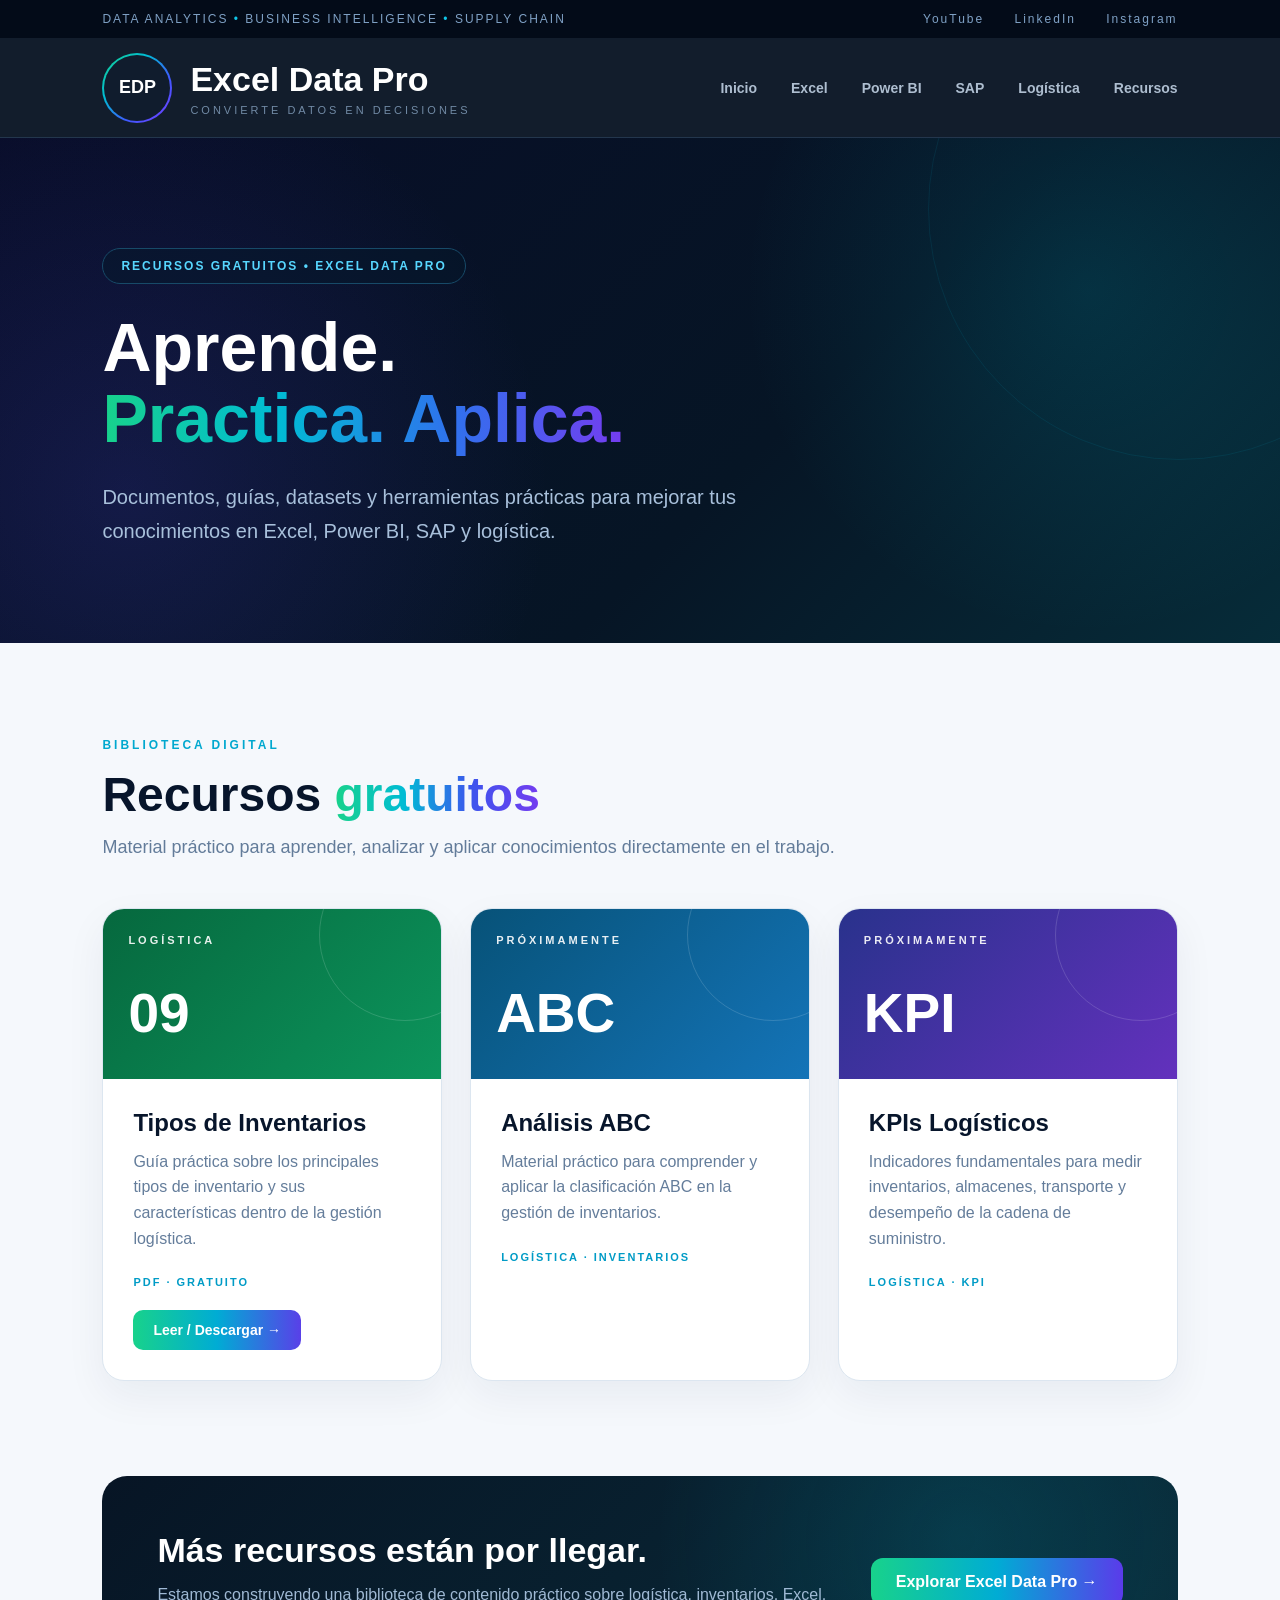
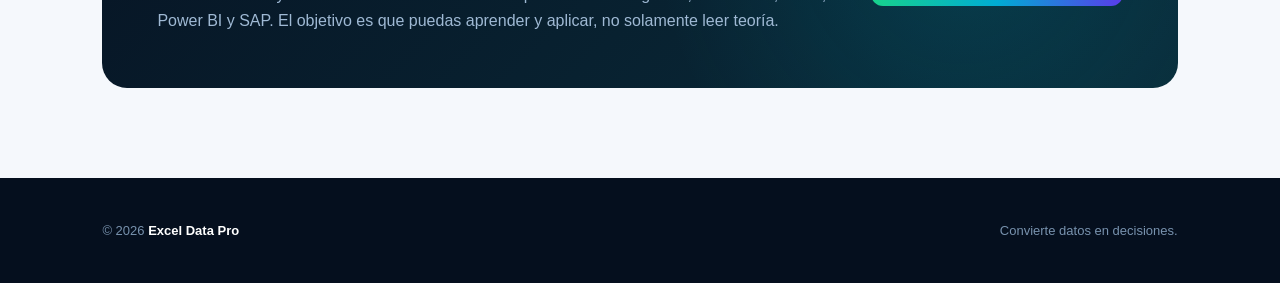
==== recursos.html @ 1cdc55dc "Update 'Inicio' link to external URL" ====
<!DOCTYPE html>
<html lang="es">
<head>
<meta charset="UTF-8">
<meta name="viewport" content="width=device-width, initial-scale=1.0">

<title>Recursos | Excel Data Pro</title>

<style>

*{
    margin:0;
    padding:0;
    box-sizing:border-box;
}

html{
    scroll-behavior:smooth;
}

body{
    font-family:Arial, Helvetica, sans-serif;
    background:#f5f8fc;
    color:#07152b;
}

/* =========================
   HEADER
========================= */

.topbar{
    background:#030b18;
    color:#7fa1c5;
    height:38px;
    display:flex;
    align-items:center;
    justify-content:space-between;
    padding:0 8%;
    font-size:12px;
    letter-spacing:2px;
}

.topbar span{
    color:#10c6e8;
}

.social a{
    color:#7fa1c5;
    text-decoration:none;
    margin-left:25px;
    transition:.3s;
}

.social a:hover{
    color:#18d28b;
}

/* =========================
   NAVBAR
========================= */

.navbar{
    height:100px;
    background:#121d2c;
    display:flex;
    align-items:center;
    justify-content:space-between;
    padding:0 8%;
    border-bottom:1px solid #23364d;
}

.brand{
    display:flex;
    align-items:center;
    gap:18px;
}

.logo{
    width:70px;
    height:70px;
    border-radius:50%;
    display:flex;
    align-items:center;
    justify-content:center;
    font-size:18px;
    font-weight:bold;
    color:white;
    border:2px solid transparent;
    background:
        linear-gradient(#101c2d,#101c2d) padding-box,
        linear-gradient(135deg,#18d28b,#00bcd4,#4058ff,#793cff) border-box;
}

.brand-name{
    color:white;
    font-size:34px;
    font-weight:800;
}

.brand-tag{
    color:#718aa5;
    font-size:11px;
    letter-spacing:3px;
    margin-top:5px;
}

.nav-links{
    display:flex;
    gap:34px;
}

.nav-links a{
    color:#aebed0;
    text-decoration:none;
    font-weight:bold;
    font-size:14px;
    transition:.3s;
}

.nav-links a:hover{
    color:#18d28b;
}

/* =========================
   HERO
========================= */

.hero{
    position:relative;
    padding:110px 8% 95px;
    background:
        radial-gradient(circle at 85% 30%,rgba(0,188,212,.14),transparent 30%),
        radial-gradient(circle at 10% 70%,rgba(78,70,220,.18),transparent 35%),
        linear-gradient(135deg,#080d28,#061525 60%,#062c39);
    color:white;
    overflow:hidden;
}

.hero:after{
    content:"";
    position:absolute;
    width:500px;
    height:500px;
    border:1px solid rgba(0,210,255,.08);
    border-radius:50%;
    right:-150px;
    top:-180px;
}

.hero-content{
    position:relative;
    z-index:2;
    max-width:1000px;
}

.badge{
    display:inline-block;
    padding:10px 18px;
    border:1px solid #174a68;
    border-radius:30px;
    color:#57d7ff;
    font-size:12px;
    font-weight:bold;
    letter-spacing:2px;
    margin-bottom:28px;
    background:rgba(5,25,43,.5);
}

.hero h1{
    font-size:68px;
    line-height:1.05;
    margin-bottom:25px;
}

.gradient-text{
    background:linear-gradient(90deg,#18d28b,#00bcd4,#2f72ed,#753cf0);
    -webkit-background-clip:text;
    -webkit-text-fill-color:transparent;
    background-clip:text;
}

.hero p{
    color:#a8c0db;
    font-size:20px;
    line-height:1.7;
    max-width:760px;
}

/* =========================
   SECTION
========================= */

.resources{
    padding:95px 8%;
}

.section-label{
    color:#00a8cf;
    font-size:12px;
    font-weight:bold;
    letter-spacing:3px;
    margin-bottom:15px;
}

.section-title{
    font-size:48px;
    margin-bottom:15px;
}

.section-title span{
    background:linear-gradient(90deg,#18d28b,#00bcd4,#3e55ed,#743cf0);
    -webkit-background-clip:text;
    -webkit-text-fill-color:transparent;
}

.section-description{
    color:#637c9a;
    font-size:18px;
    margin-bottom:50px;
}

/* =========================
   RESOURCE CARD
========================= */

.resource-grid{
    display:grid;
    grid-template-columns:repeat(3,1fr);
    gap:28px;
}

.card{
    background:white;
    border:1px solid #dce6f0;
    border-radius:22px;
    overflow:hidden;
    box-shadow:0 15px 40px rgba(12,35,60,.06);
    transition:.35s;
}

.card:hover{
    transform:translateY(-8px);
    box-shadow:0 25px 50px rgba(12,35,60,.13);
}

.card-top{
    height:170px;
    padding:25px;
    color:white;
    position:relative;
    overflow:hidden;
}

.card-top:after{
    content:"";
    position:absolute;
    width:170px;
    height:170px;
    border:1px solid rgba(255,255,255,.15);
    border-radius:50%;
    right:-50px;
    top:-60px;
}

.green{
    background:linear-gradient(135deg,#06683e,#0c955c);
}

.blue{
    background:linear-gradient(135deg,#075278,#1474b8);
}

.purple{
    background:linear-gradient(135deg,#29328c,#6331bd);
}

.card-category{
    font-size:11px;
    letter-spacing:3px;
    font-weight:bold;
    opacity:.9;
}

.card-number{
    font-size:55px;
    font-weight:900;
    margin-top:35px;
}

.card-body{
    padding:30px;
}

.card-body h3{
    font-size:24px;
    margin-bottom:12px;
}

.card-body p{
    color:#647d9b;
    line-height:1.6;
    min-height:70px;
}

.card-meta{
    margin-top:25px;
    color:#009bc6;
    font-size:11px;
    letter-spacing:2px;
    font-weight:bold;
}

.card-button{
    display:inline-block;
    margin-top:22px;
    padding:12px 20px;
    border-radius:10px;
    background:linear-gradient(90deg,#18d28b,#00acd4,#5940e8);
    color:white;
    text-decoration:none;
    font-weight:bold;
    font-size:14px;
    transition:.3s;
}

.card-button:hover{
    transform:translateY(-2px);
    box-shadow:0 8px 20px rgba(38,112,220,.25);
}

/* =========================
   INFO BANNER
========================= */

.info{
    margin:0 8% 90px;
    padding:55px;
    border-radius:25px;
    background:
        radial-gradient(circle at 80% 30%,rgba(0,188,212,.15),transparent 35%),
        linear-gradient(135deg,#071525,#092c3a);
    color:white;
    display:flex;
    justify-content:space-between;
    align-items:center;
    gap:40px;
}

.info h2{
    font-size:34px;
    margin-bottom:12px;
}

.info p{
    color:#9fb9d4;
    line-height:1.6;
    max-width:700px;
}

.info-button{
    white-space:nowrap;
    padding:15px 25px;
    border-radius:12px;
    background:linear-gradient(90deg,#18d28b,#00acd4,#5a3bea);
    color:white;
    text-decoration:none;
    font-weight:bold;
}

/* =========================
   FOOTER
========================= */

.footer{
    background:#050f1e;
    color:#7892ae;
    padding:45px 8%;
    display:flex;
    justify-content:space-between;
    font-size:13px;
}

.footer strong{
    color:white;
}

/* =========================
   RESPONSIVE
========================= */

@media(max-width:900px){

    .nav-links{
        display:none;
    }

    .hero h1{
        font-size:48px;
    }

    .resource-grid{
        grid-template-columns:1fr;
    }

    .info{
        flex-direction:column;
        align-items:flex-start;
    }

}

@media(max-width:600px){

    .topbar{
        padding:0 5%;
    }

    .social{
        display:none;
    }

    .navbar{
        padding:0 5%;
    }

    .brand-name{
        font-size:25px;
    }

    .logo{
        width:55px;
        height:55px;
    }

    .hero{
        padding:75px 5%;
    }

    .hero h1{
        font-size:42px;
    }

    .resources{
        padding:70px 5%;
    }

    .section-title{
        font-size:38px;
    }

    .info{
        margin:0 5% 70px;
        padding:35px;
    }

    .footer{
        padding:35px 5%;
        flex-direction:column;
        gap:15px;
    }

}

</style>
</head>

<body>

<!-- TOP BAR -->

<div class="topbar">

    <div>
        DATA ANALYTICS <span>•</span>
        BUSINESS INTELLIGENCE <span>•</span>
        SUPPLY CHAIN
    </div>

    <div class="social">
        <a href="https://www.youtube.com/@excel_data_pro" target="_blank">YouTube</a>
        <a href="https://www.linkedin.com/in/excel-data-pro-15ba54249" target="_blank">LinkedIn</a>
        <a href="https://www.instagram.com/excel_data_pro" target="_blank">Instagram</a>
    </div>

</div>


<!-- NAVBAR -->

<header class="navbar">

    <div class="brand">

        <div class="logo">EDP</div>

        <div>
            <div class="brand-name">Excel Data Pro</div>
            <div class="brand-tag">CONVIERTE DATOS EN DECISIONES</div>
        </div>

    </div>

    <nav class="nav-links">
        <a href="https://rg0202.github.io/Excel-Data-Pro/">Inicio</a>
        <a href="excel.html">Excel</a>
        <a href="power-bi.html">Power BI</a>
        <a href="sap.html">SAP</a>
        <a href="logistica.html">Logística</a>
        <a href="recursos.html">Recursos</a>
    </nav>

</header>


<!-- HERO -->

<section class="hero">

    <div class="hero-content">

        <div class="badge">
            RECURSOS GRATUITOS • EXCEL DATA PRO
        </div>

        <h1>
            Aprende.<br>
            <span class="gradient-text">Practica. Aplica.</span>
        </h1>

        <p>
            Documentos, guías, datasets y herramientas prácticas
            para mejorar tus conocimientos en Excel, Power BI,
            SAP y logística.
        </p>

    </div>

</section>


<!-- RESOURCES -->

<section class="resources">

    <div class="section-label">
        BIBLIOTECA DIGITAL
    </div>

    <h2 class="section-title">
        Recursos <span>gratuitos</span>
    </h2>

    <p class="section-description">
        Material práctico para aprender, analizar y aplicar conocimientos
        directamente en el trabajo.
    </p>


    <div class="resource-grid">


        <!-- RECURSO 1 -->

        <article class="card">

            <div class="card-top green">

                <div class="card-category">
                    LOGÍSTICA
                </div>

                <div class="card-number">
                    09
                </div>

            </div>

            <div class="card-body">

                <h3>
                    Tipos de Inventarios
                </h3>

                <p>
                    Guía práctica sobre los principales tipos de
                    inventario y sus características dentro de la
                    gestión logística.
                </p>

                <div class="card-meta">
                    PDF · GRATUITO
                </div>

                <a
                    href="RG-Tipos-Inventarios.pdf"
                    target="_blank"
                    class="card-button">
                    Leer / Descargar →
                </a>

            </div>

        </article>


        <!-- RECURSO 2 -->

        <article class="card">

            <div class="card-top blue">

                <div class="card-category">
                    PRÓXIMAMENTE
                </div>

                <div class="card-number">
                    ABC
                </div>

            </div>

            <div class="card-body">

                <h3>
                    Análisis ABC
                </h3>

                <p>
                    Material práctico para comprender y aplicar
                    la clasificación ABC en la gestión de inventarios.
                </p>

                <div class="card-meta">
                    LOGÍSTICA · INVENTARIOS
                </div>

            </div>

        </article>


        <!-- RECURSO 3 -->

        <article class="card">

            <div class="card-top purple">

                <div class="card-category">
                    PRÓXIMAMENTE
                </div>

                <div class="card-number">
                    KPI
                </div>

            </div>

            <div class="card-body">

                <h3>
                    KPIs Logísticos
                </h3>

                <p>
                    Indicadores fundamentales para medir inventarios,
                    almacenes, transporte y desempeño de la cadena
                    de suministro.
                </p>

                <div class="card-meta">
                    LOGÍSTICA · KPI
                </div>

            </div>

        </article>


    </div>

</section>


<!-- INFO -->

<section class="info">

    <div>

        <h2>
            Más recursos están por llegar.
        </h2>

        <p>
            Estamos construyendo una biblioteca de contenido práctico
            sobre logística, inventarios, Excel, Power BI y SAP.
            El objetivo es que puedas aprender y aplicar,
            no solamente leer teoría.
        </p>

    </div>

    <a
        href="index.html"
        class="info-button">
        Explorar Excel Data Pro →
    </a>

</section>


<!-- FOOTER -->

<footer class="footer">

    <div>
        © 2026 <strong>Excel Data Pro</strong>
    </div>

    <div>
        Convierte datos en decisiones.
    </div>

</footer>

</body>
</html>
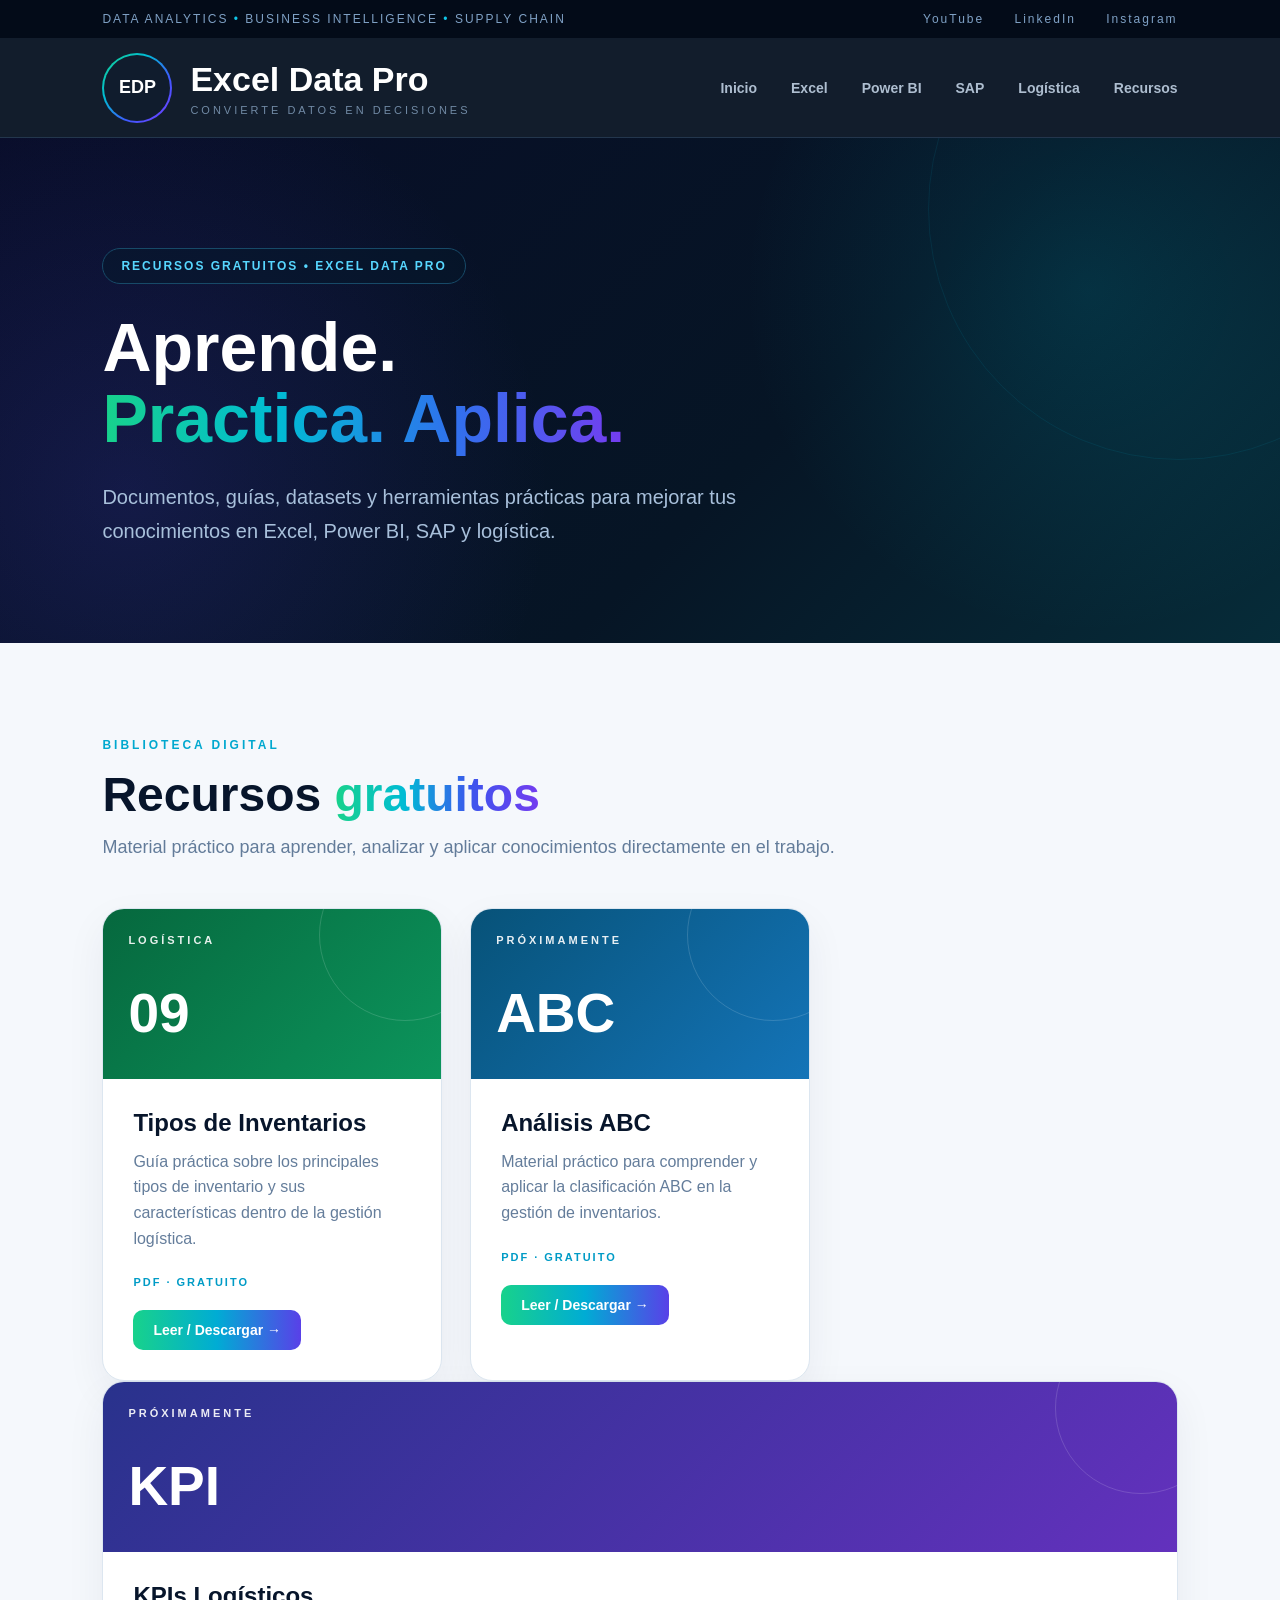
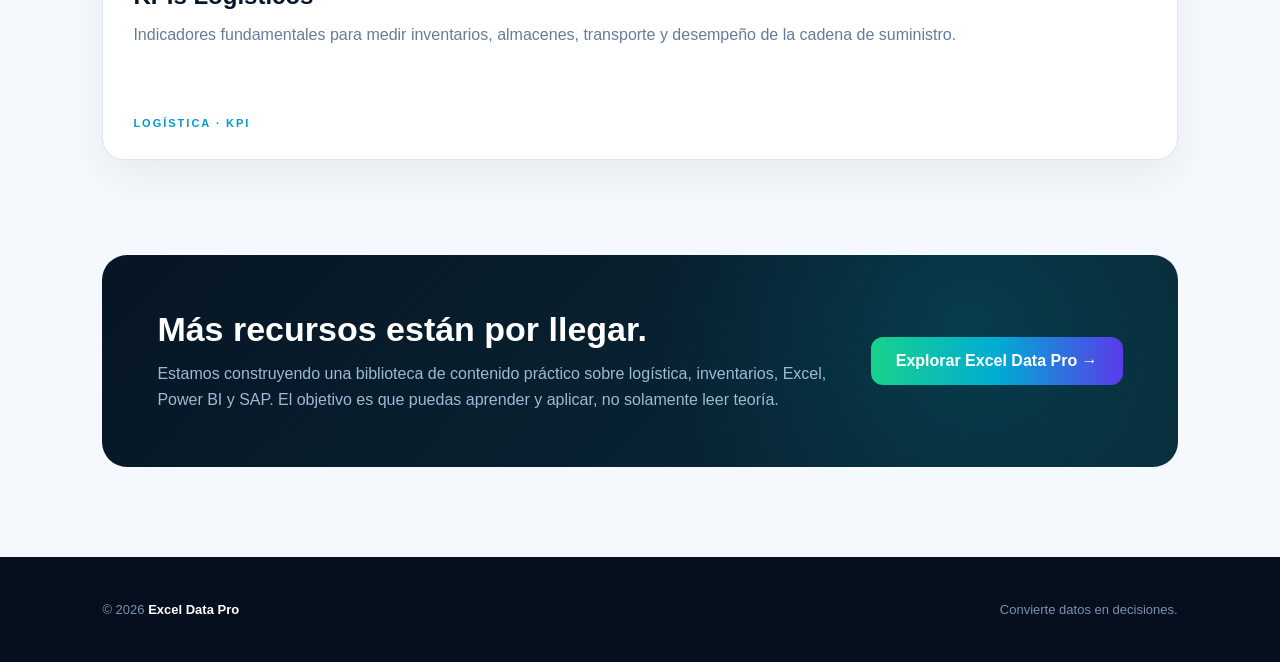
==== commit 6fa9c5c3: "Enhance card with PDF link and metadata Added a PDF download link and updated card meta information." ====
--- a/recursos.html
+++ b/recursos.html
@@ -464,7 +464,7 @@
 </style>
 </head>
 
-<body>
+<body id="top">
 
 <!-- TOP BAR -->
 
@@ -501,7 +501,7 @@
     </div>
 
     <nav class="nav-links">
-        <a href="https://rg0202.github.io/Excel-Data-Pro/">Inicio</a>
+        <a href="https://rg0202.github.io/Excel-Data-Pro/#top">Inicio</a>
         <a href="excel.html">Excel</a>
         <a href="power-bi.html">Power BI</a>
         <a href="sap.html">SAP</a>
@@ -630,8 +630,16 @@
                     la clasificación ABC en la gestión de inventarios.
                 </p>
 
-                <div class="card-meta">
-                    LOGÍSTICA · INVENTARIOS
+               <div class="card-meta">
+    PDF · GRATUITO
+</div>
+
+<a
+    href="Layout%20con%20Metodo-ABC-Inventarios.pdf"
+    target="_blank"
+    class="card-button">
+    Leer / Descargar →
+</a>
                 </div>
 
             </div>
@@ -723,5 +731,5 @@
 
 </footer>
 
-</body>
+<body id="top">
 </html>
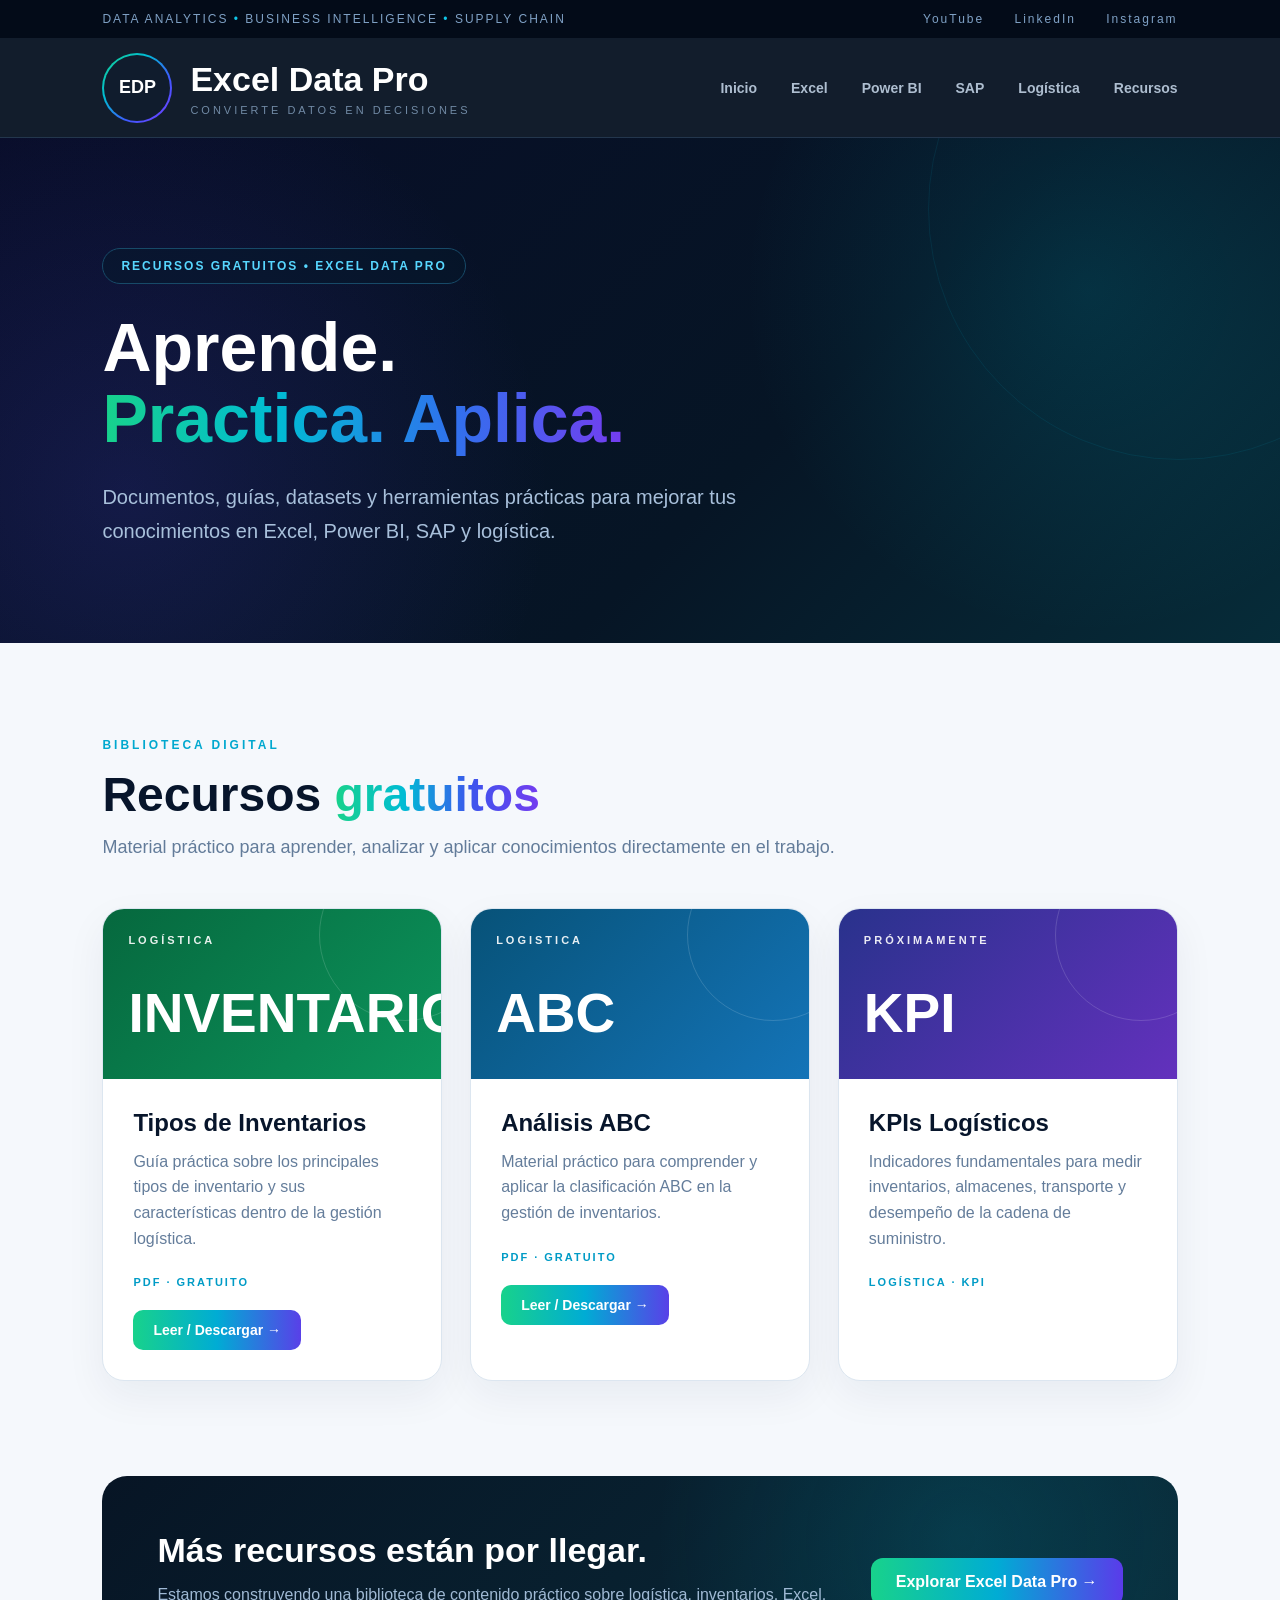
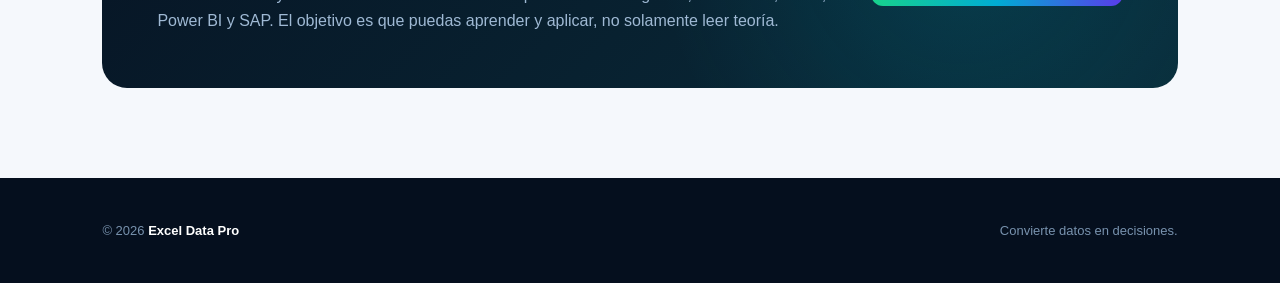
==== commit 8520d32c: "Update inventory and logistics labels in recursos.html" ====
--- a/recursos.html
+++ b/recursos.html
@@ -570,7 +570,7 @@
                 </div>
 
                 <div class="card-number">
-                    09
+                    INVENTARIO
                 </div>
 
             </div>
@@ -610,7 +610,7 @@
             <div class="card-top blue">
 
                 <div class="card-category">
-                    PRÓXIMAMENTE
+                    LOGISTICA
                 </div>
 
                 <div class="card-number">
@@ -630,17 +630,16 @@
                     la clasificación ABC en la gestión de inventarios.
                 </p>
 
-               <div class="card-meta">
-    PDF · GRATUITO
-</div>
-
-<a
-    href="Layout%20con%20Metodo-ABC-Inventarios.pdf"
-    target="_blank"
-    class="card-button">
-    Leer / Descargar →
-</a>
-                </div>
+                <div class="card-meta">
+                    PDF · GRATUITO
+                </div>
+
+                <a
+                    href="Layout con Metodo-ABC-Inventarioss.pdf"
+                    target="_blank"
+                    class="card-button">
+                    Leer / Descargar →
+                </a>
 
             </div>
 
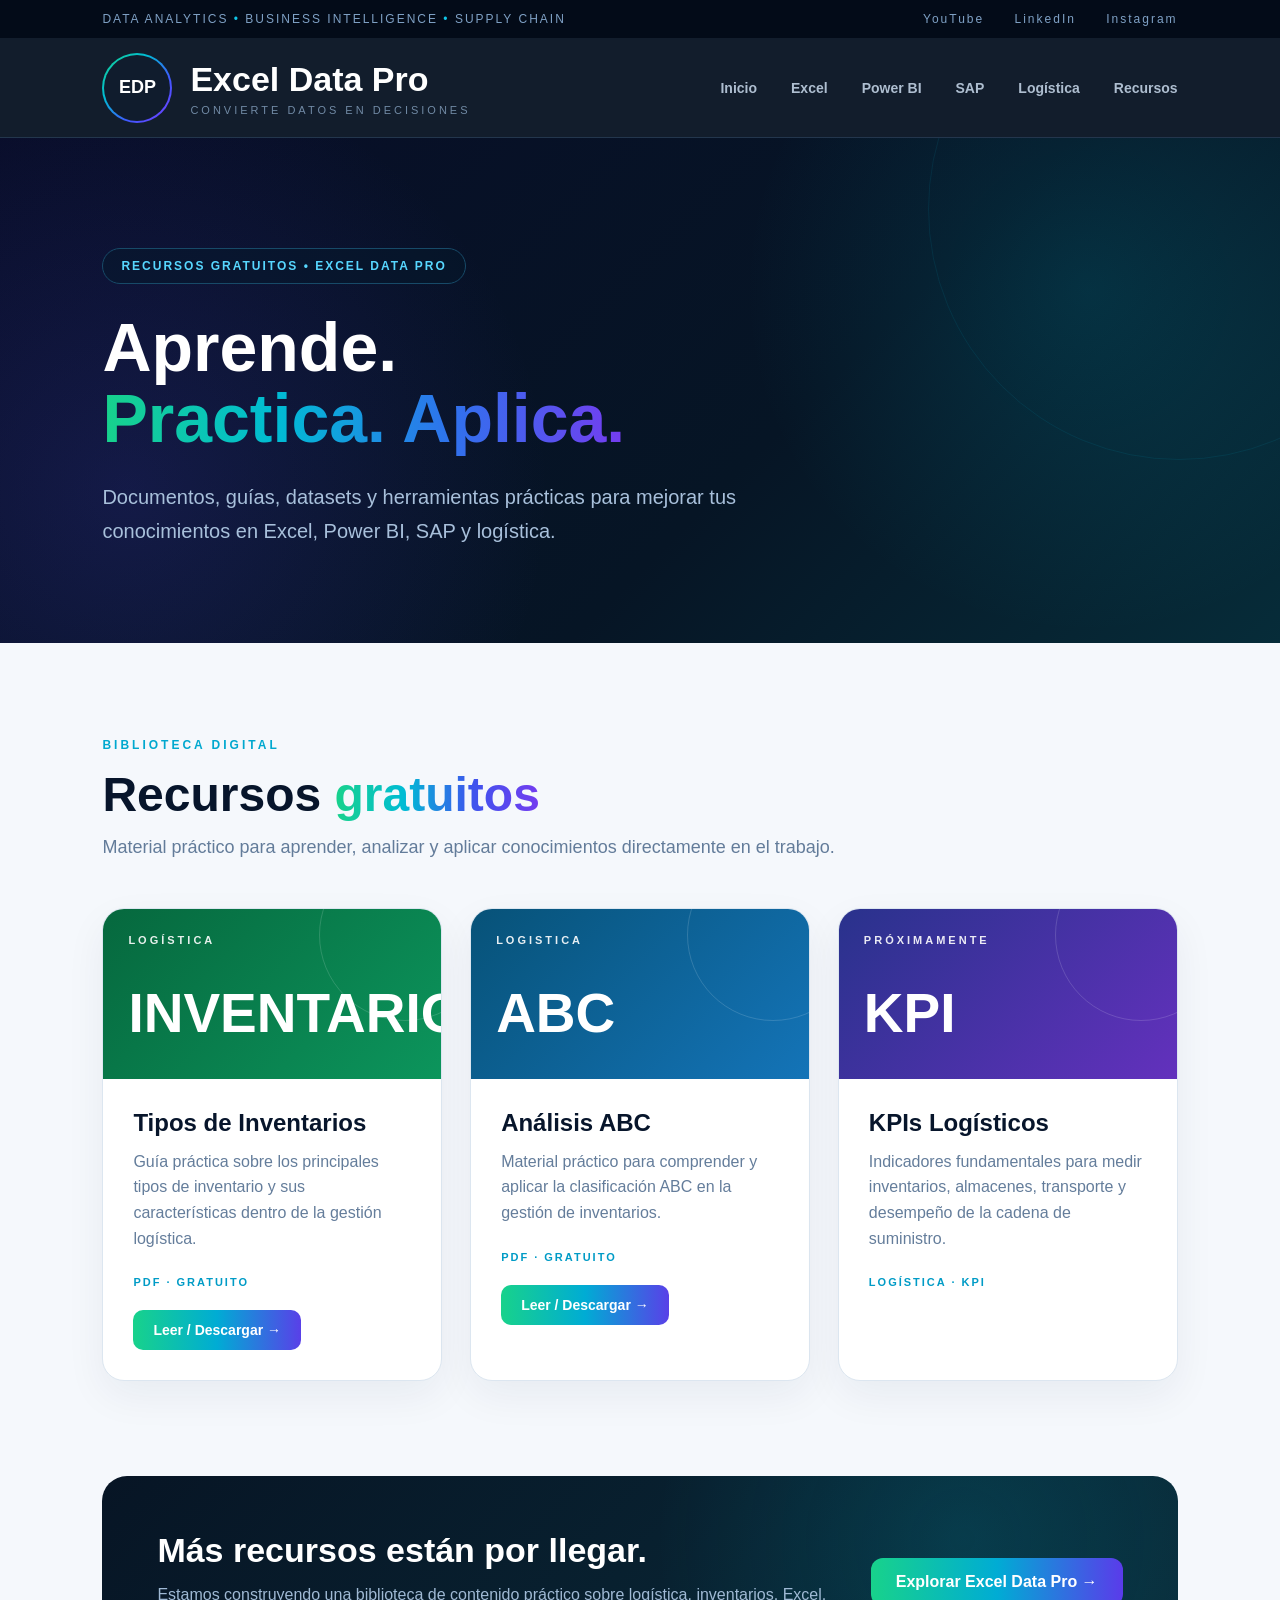
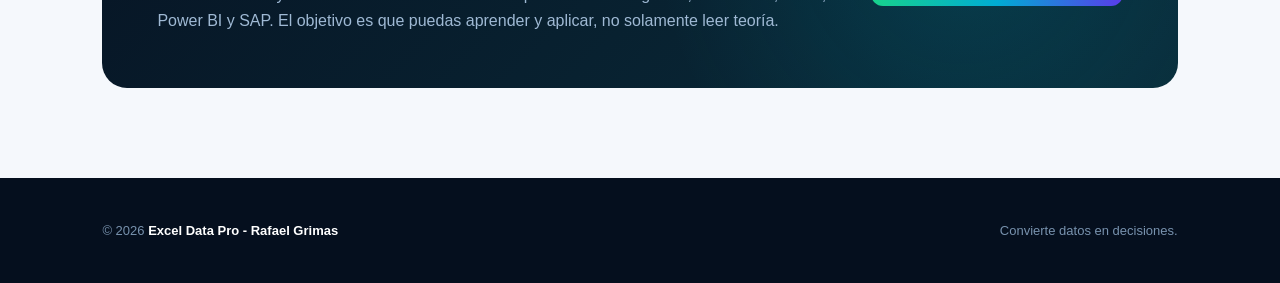
==== commit 8d8a972a: "Update comments and footer text in recursos.html" ====
--- a/recursos.html
+++ b/recursos.html
@@ -538,7 +538,7 @@
 </section>
 
 
-<!-- RESOURCES -->
+<!-- RECURSOS -->
 
 <section class="resources">
 
@@ -721,7 +721,7 @@
 <footer class="footer">
 
     <div>
-        © 2026 <strong>Excel Data Pro</strong>
+        © 2026 <strong>Excel Data Pro - Rafael Grimas</strong>
     </div>
 
     <div>
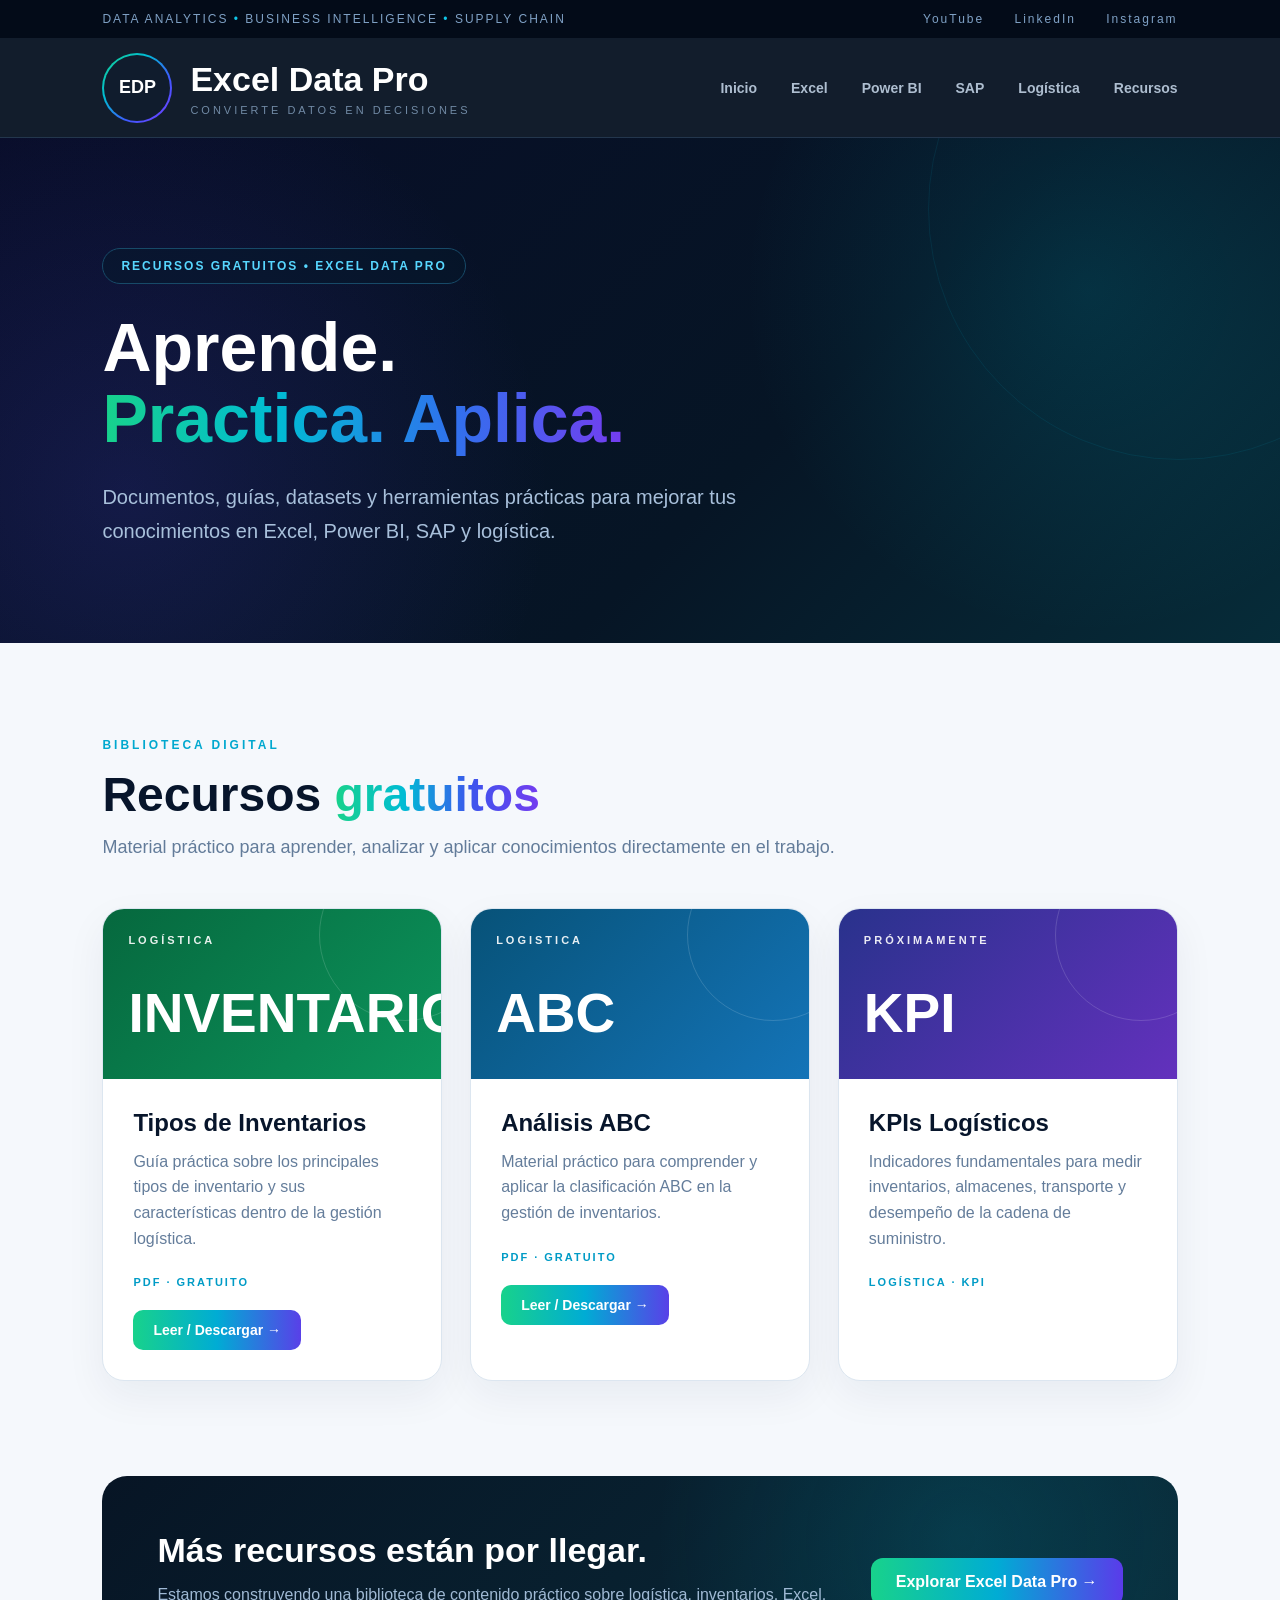
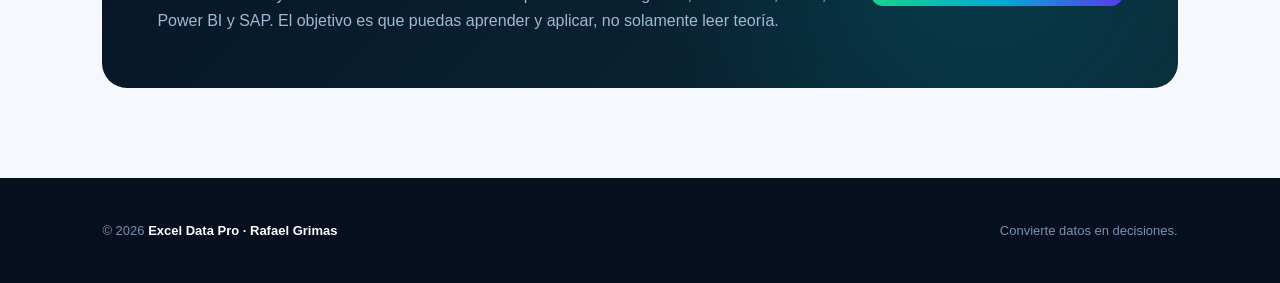
==== commit 95b0cd4b: "Update footer text formatting in recursos.html" ====
--- a/recursos.html
+++ b/recursos.html
@@ -721,7 +721,7 @@
 <footer class="footer">
 
     <div>
-        © 2026 <strong>Excel Data Pro - Rafael Grimas</strong>
+        © 2026 <strong>Excel Data Pro · Rafael Grimas</strong>
     </div>
 
     <div>
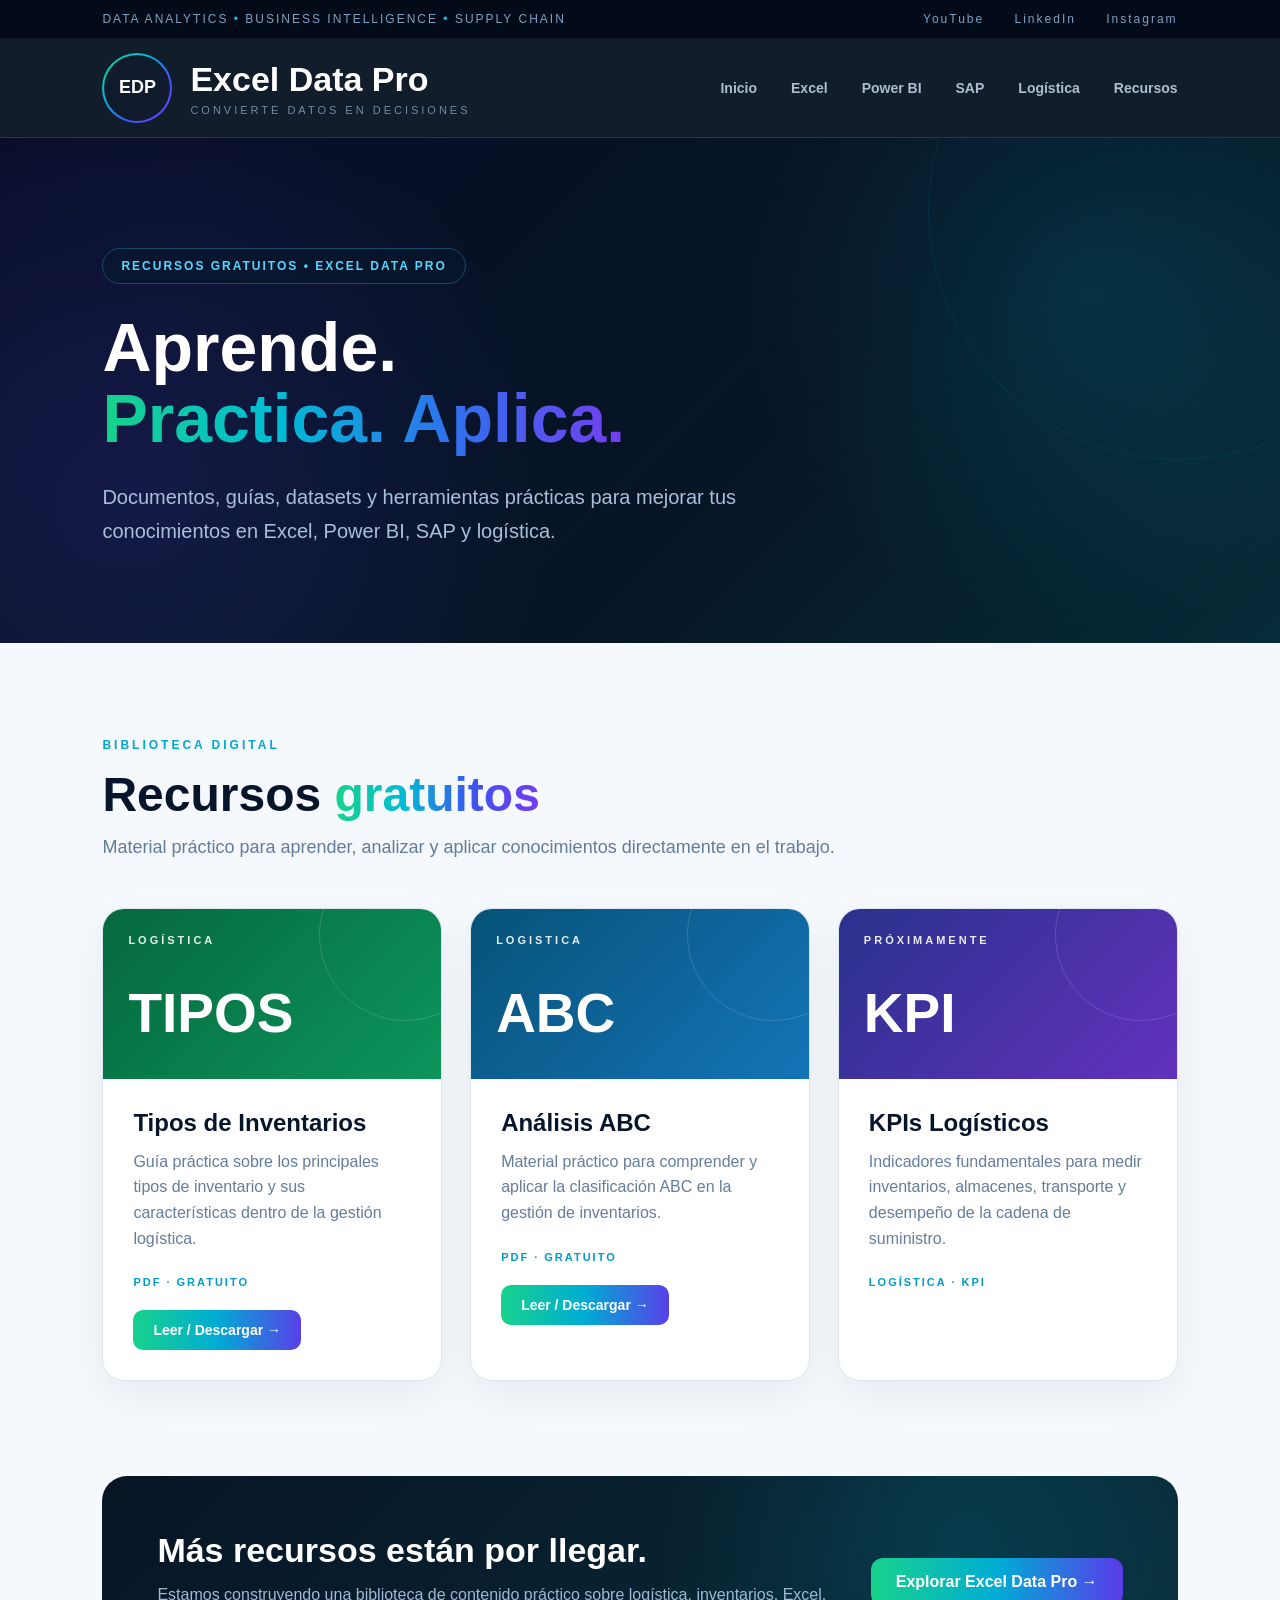
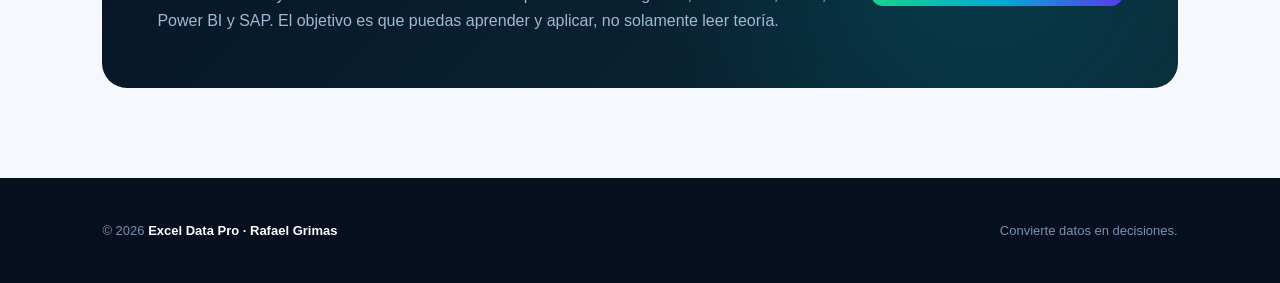
==== commit d463c2cb: "Change 'INVENTARIO' to 'TIPOS' in recursos.html" ====
--- a/recursos.html
+++ b/recursos.html
@@ -570,7 +570,7 @@
                 </div>
 
                 <div class="card-number">
-                    INVENTARIO
+                    TIPOS
                 </div>
 
             </div>
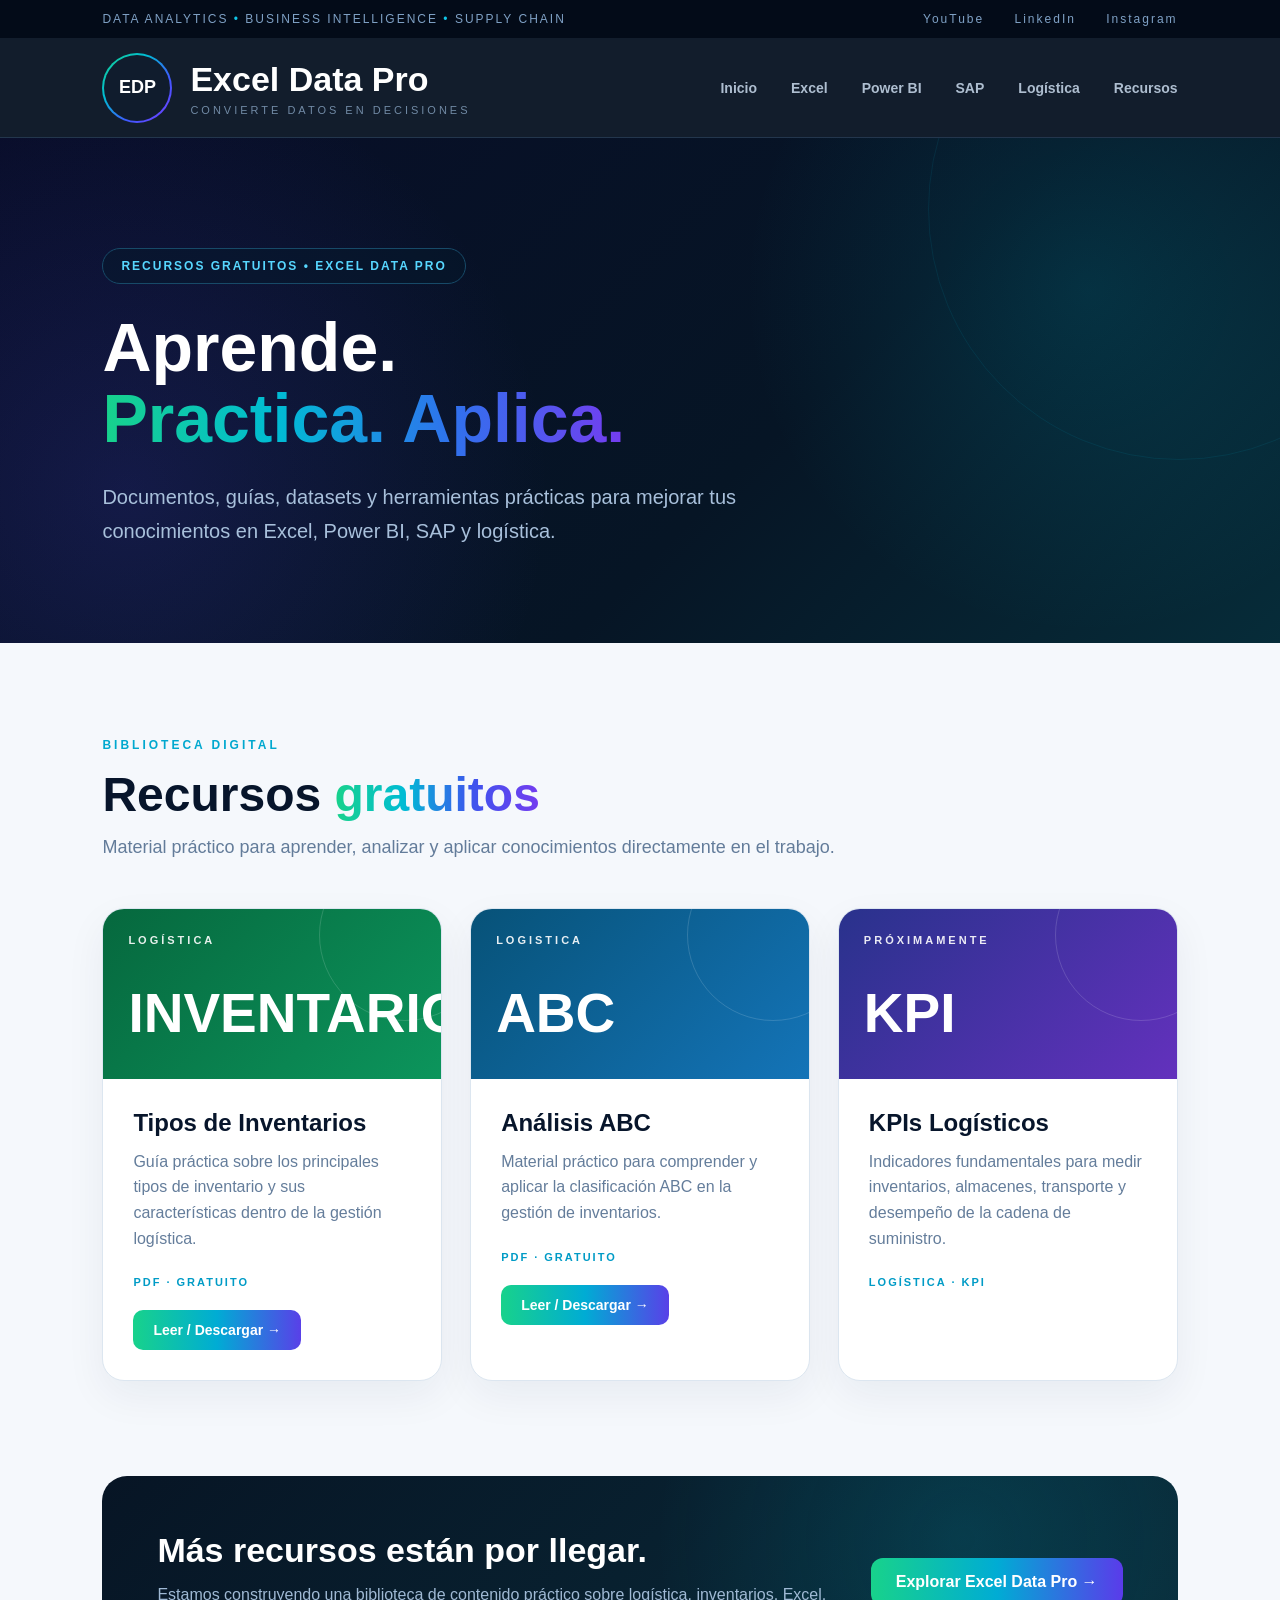
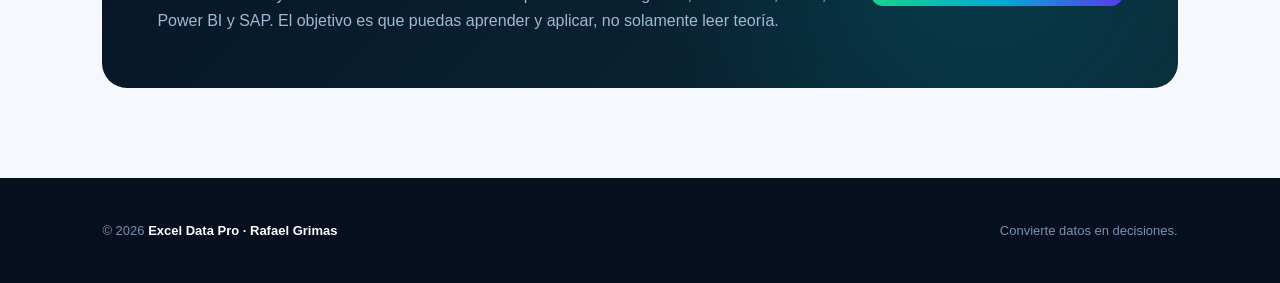
==== commit 562ea3a1: "Change 'TIPOS' to 'INVENTARIO' in recursos.html" ====
--- a/recursos.html
+++ b/recursos.html
@@ -570,7 +570,7 @@
                 </div>
 
                 <div class="card-number">
-                    TIPOS
+                    INVENTARIO
                 </div>
 
             </div>
